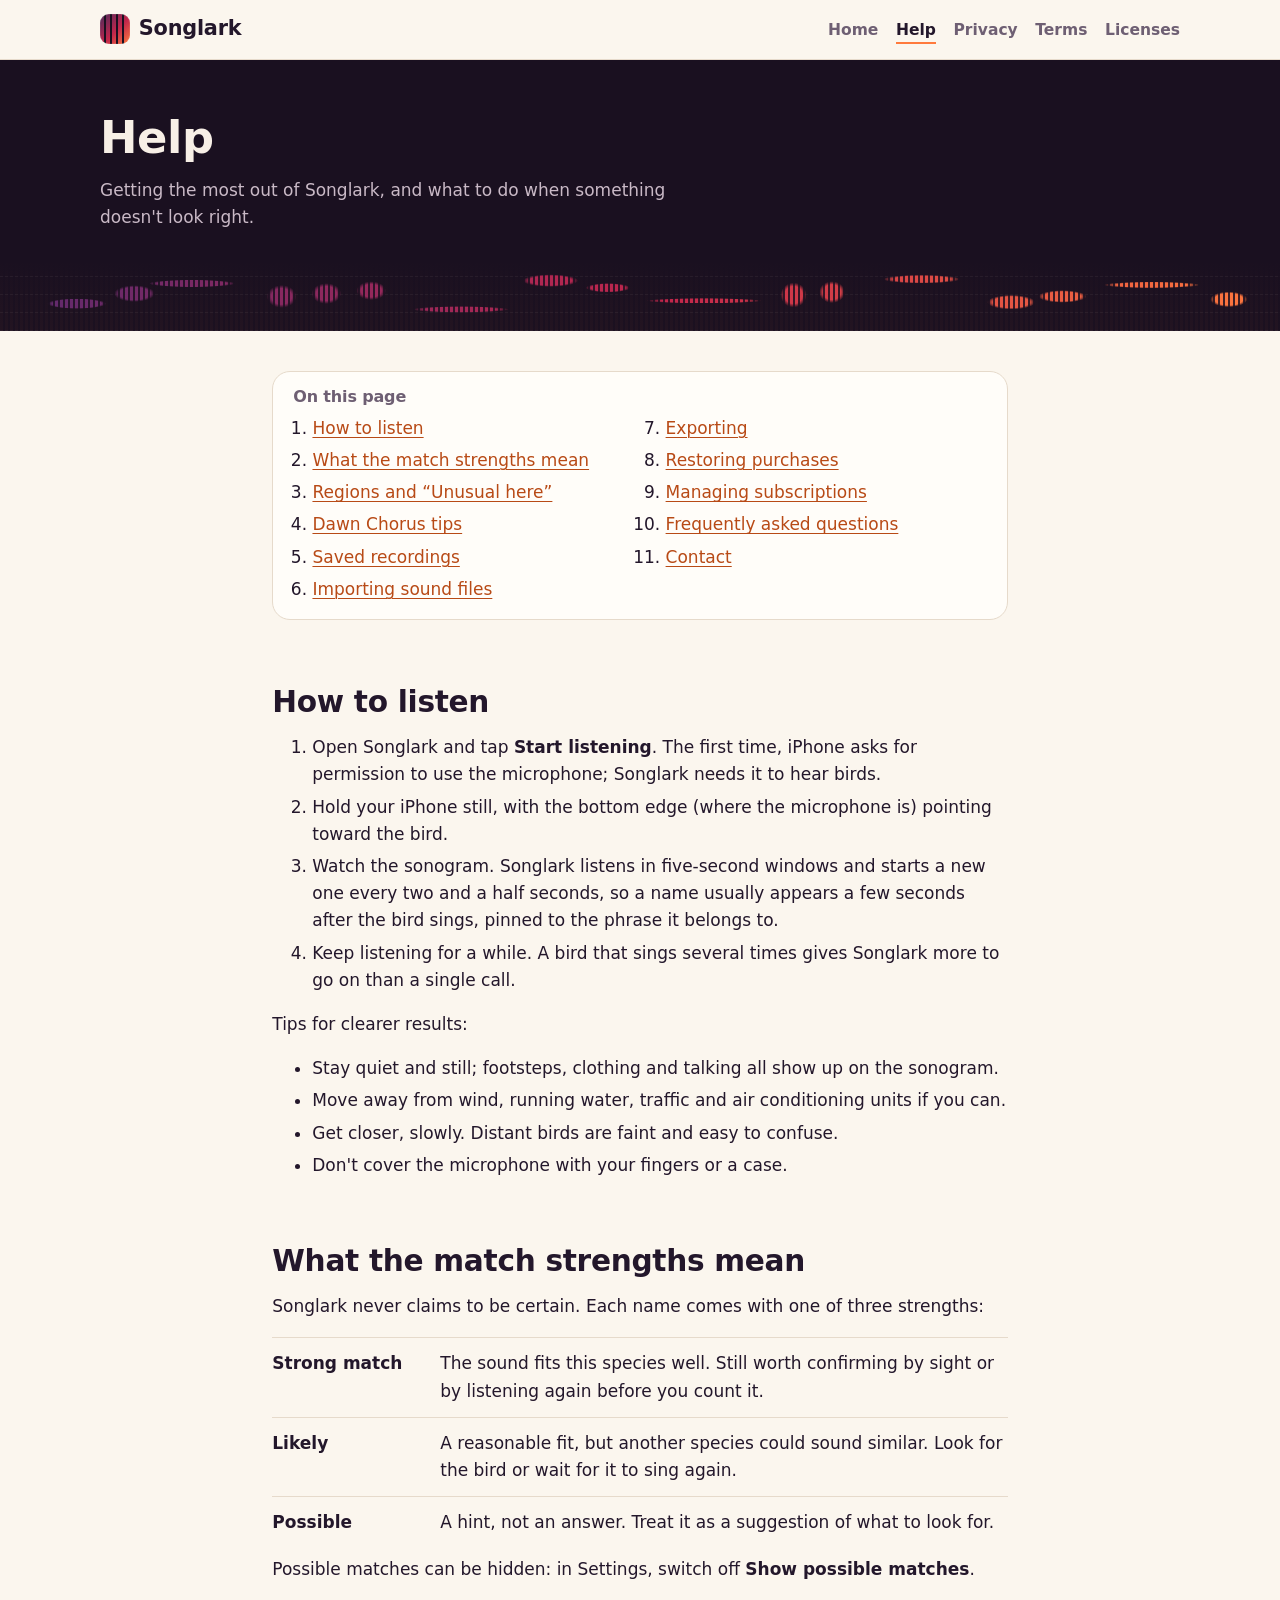
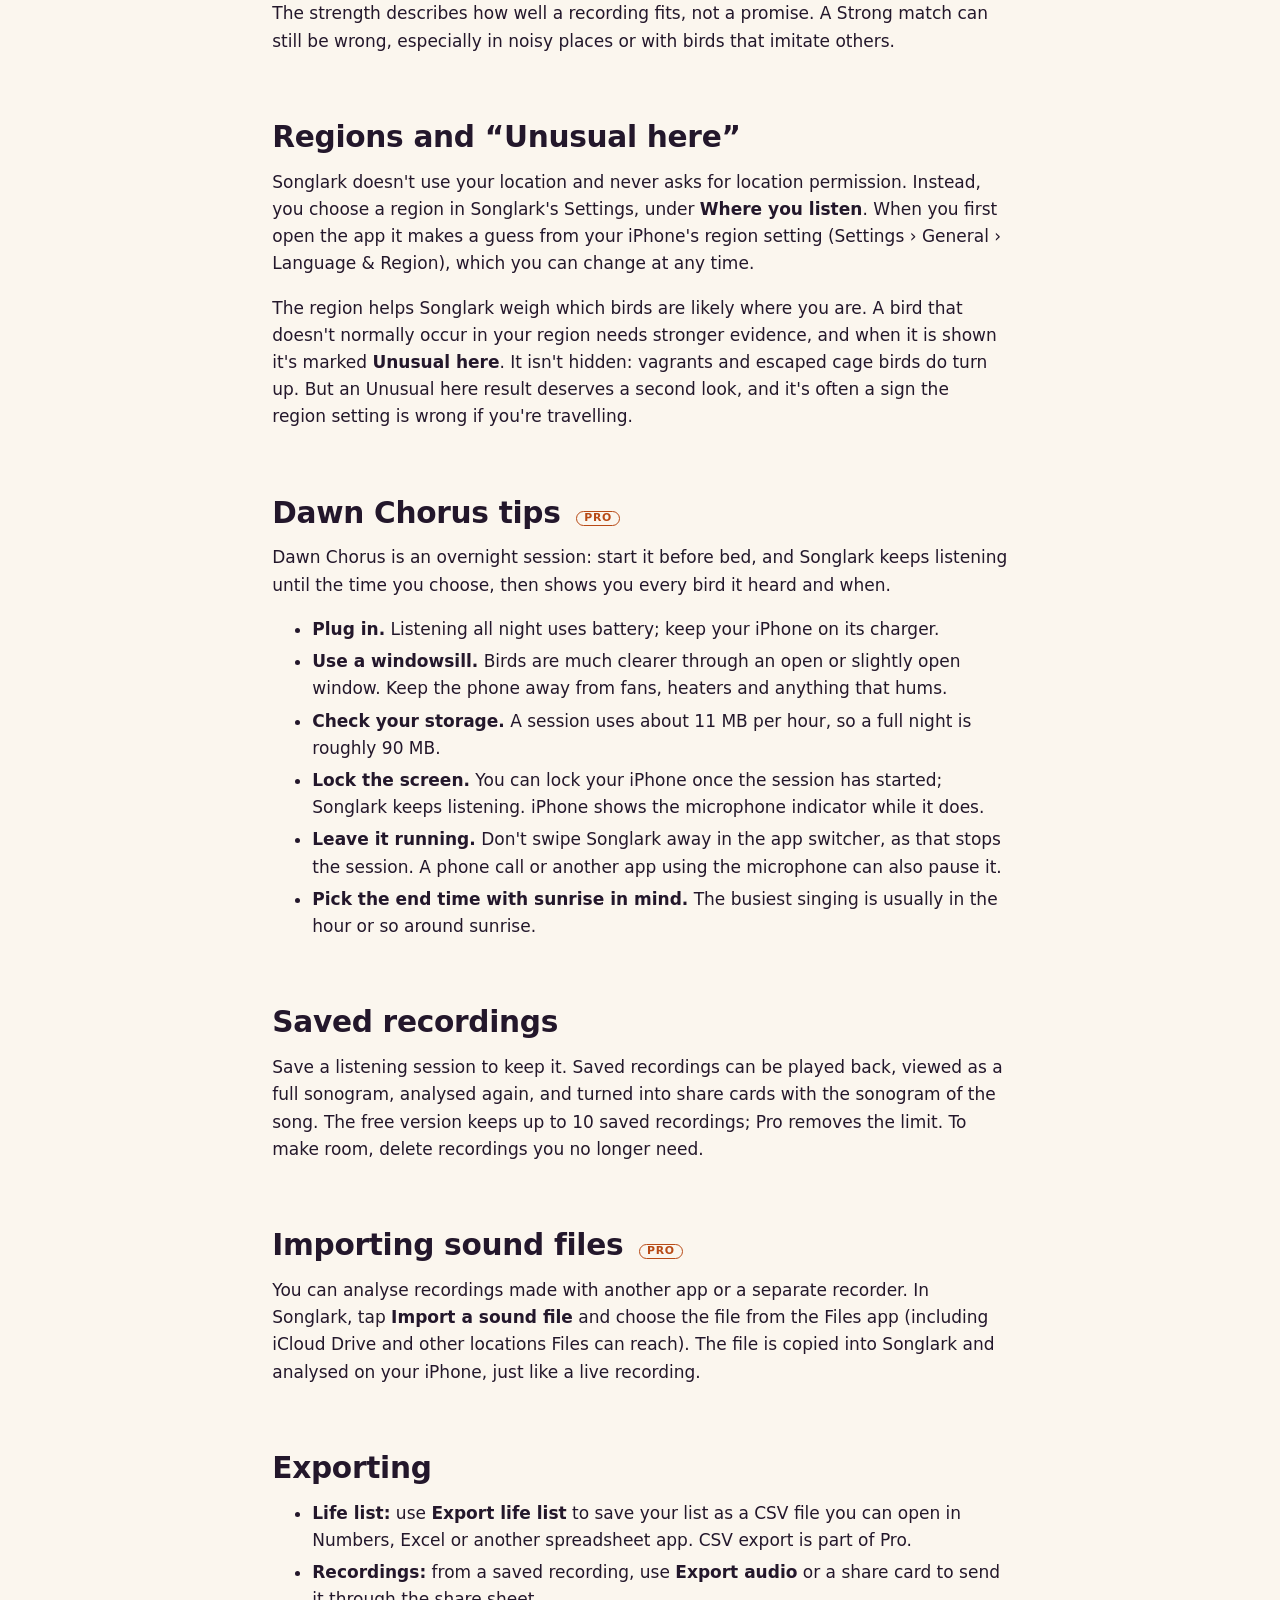
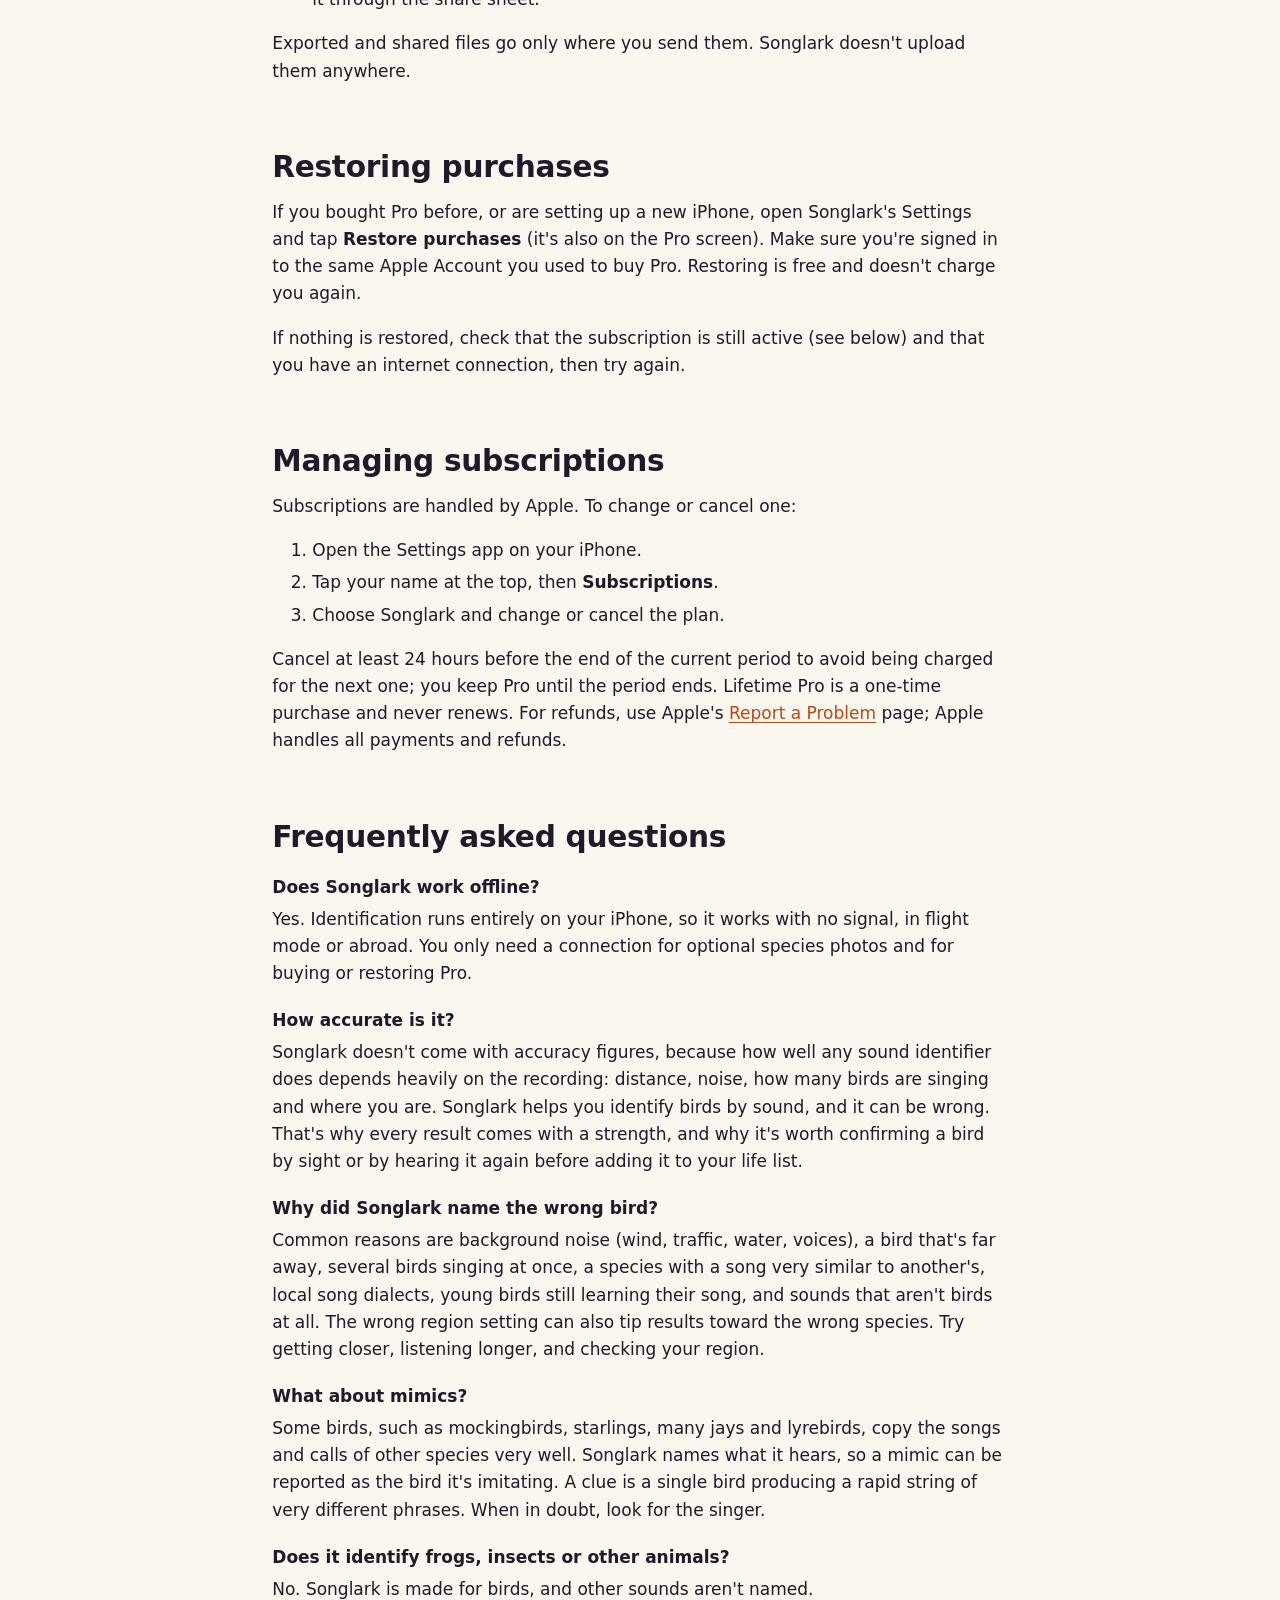
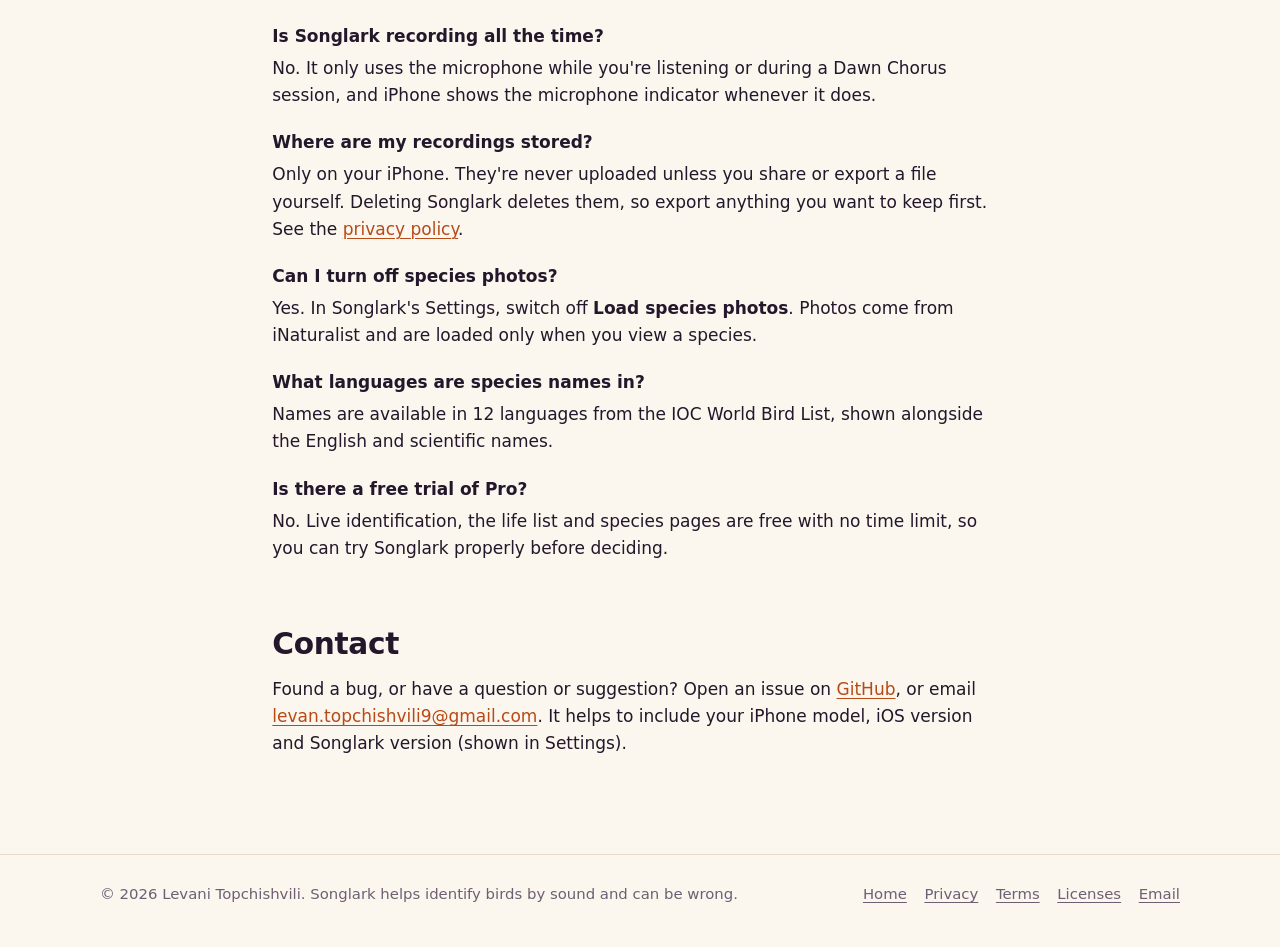
==== docs/help.html @ bebf817d "Songlark support, privacy, terms and licenses site" ====
<!doctype html>
<html lang="en">
<head>
<meta charset="utf-8">
<meta name="viewport" content="width=device-width, initial-scale=1">
<title>Help · Songlark</title>
<meta name="description" content="How to use Songlark: listening, match strengths, regions, Dawn Chorus, importing, exporting, purchases and frequently asked questions.">
<meta name="theme-color" content="#1A1020">
<link rel="icon" href="data:image/svg+xml,%3Csvg xmlns='http://www.w3.org/2000/svg' viewBox='0 0 32 32'%3E%3Cdefs%3E%3ClinearGradient id='g' x1='0' y1='0' x2='1' y2='1'%3E%3Cstop offset='0' stop-color='%234A2A5C'/%3E%3Cstop offset='.55' stop-color='%23C2264B'/%3E%3Cstop offset='1' stop-color='%23FF7A3D'/%3E%3C/linearGradient%3E%3C/defs%3E%3Crect width='32' height='32' rx='9' fill='url(%23g)'/%3E%3Cg fill='%231A1020'%3E%3Crect x='5' y='0' width='2' height='32'/%3E%3Crect x='11' y='0' width='2' height='32'/%3E%3Crect x='17' y='0' width='2' height='32'/%3E%3Crect x='23' y='0' width='2' height='32'/%3E%3C/g%3E%3C/svg%3E">
<link rel="stylesheet" href="style.css">
</head>
<body>
<a class="skip" href="#main">Skip to content</a>
<header class="site-header">
  <div class="wrap">
    <a class="wordmark" href="./"><span class="glyph" aria-hidden="true"></span>Songlark</a>
    <nav class="site-nav" aria-label="Main">
      <ul>
        <li><a href="./">Home</a></li>
        <li><a href="help.html" aria-current="page">Help</a></li>
        <li><a href="privacy.html">Privacy</a></li>
        <li><a href="terms.html">Terms</a></li>
        <li><a href="licenses.html">Licenses</a></li>
      </ul>
    </nav>
  </div>
</header>

<div class="hero page-hero">
  <div class="wrap">
    <h1>Help</h1>
    <p>Getting the most out of Songlark, and what to do when something doesn't look right.</p>
  </div>
  <div class="sonogram" aria-hidden="true"><div class="ink"></div></div>
</div>

<main id="main">
  <div class="wrap prose">
    <nav class="toc" aria-labelledby="toc-title">
      <h2 id="toc-title">On this page</h2>
      <ol>
        <li><a href="#listen">How to listen</a></li>
        <li><a href="#strengths">What the match strengths mean</a></li>
        <li><a href="#regions">Regions and “Unusual here”</a></li>
        <li><a href="#dawn-chorus">Dawn Chorus tips</a></li>
        <li><a href="#recordings">Saved recordings</a></li>
        <li><a href="#import">Importing sound files</a></li>
        <li><a href="#export">Exporting</a></li>
        <li><a href="#restore">Restoring purchases</a></li>
        <li><a href="#subscriptions">Managing subscriptions</a></li>
        <li><a href="#faq">Frequently asked questions</a></li>
        <li><a href="#contact">Contact</a></li>
      </ol>
    </nav>

    <h2 id="listen">How to listen</h2>
    <ol>
      <li>Open Songlark and tap <strong>Start listening</strong>. The first time, iPhone asks for permission to use the microphone; Songlark needs it to hear birds.</li>
      <li>Hold your iPhone still, with the bottom edge (where the microphone is) pointing toward the bird.</li>
      <li>Watch the sonogram. Songlark listens in five-second windows and starts a new one every two and a half seconds, so a name usually appears a few seconds after the bird sings, pinned to the phrase it belongs to.</li>
      <li>Keep listening for a while. A bird that sings several times gives Songlark more to go on than a single call.</li>
    </ol>
    <p>Tips for clearer results:</p>
    <ul>
      <li>Stay quiet and still; footsteps, clothing and talking all show up on the sonogram.</li>
      <li>Move away from wind, running water, traffic and air conditioning units if you can.</li>
      <li>Get closer, slowly. Distant birds are faint and easy to confuse.</li>
      <li>Don't cover the microphone with your fingers or a case.</li>
    </ul>

    <h2 id="strengths">What the match strengths mean</h2>
    <p>Songlark never claims to be certain. Each name comes with one of three strengths:</p>
    <ul class="tiers">
      <li><strong>Strong match</strong><span>The sound fits this species well. Still worth confirming by sight or by listening again before you count it.</span></li>
      <li><strong>Likely</strong><span>A reasonable fit, but another species could sound similar. Look for the bird or wait for it to sing again.</span></li>
      <li><strong>Possible</strong><span>A hint, not an answer. Treat it as a suggestion of what to look for.</span></li>
    </ul>
    <p>Possible matches can be hidden: in Settings, switch off <strong>Show possible matches</strong>.</p>
    <p>The strength describes how well a recording fits, not a promise. A Strong match can still be wrong, especially in noisy places or with birds that imitate others.</p>

    <h2 id="regions">Regions and “Unusual here”</h2>
    <p>Songlark doesn't use your location and never asks for location permission. Instead, you choose a region in Songlark's Settings, under <strong>Where you listen</strong>. When you first open the app it makes a guess from your iPhone's region setting (Settings › General › Language &amp; Region), which you can change at any time.</p>
    <p>The region helps Songlark weigh which birds are likely where you are. A bird that doesn't normally occur in your region needs stronger evidence, and when it is shown it's marked <strong>Unusual here</strong>. It isn't hidden: vagrants and escaped cage birds do turn up. But an Unusual here result deserves a second look, and it's often a sign the region setting is wrong if you're travelling.</p>

    <h2 id="dawn-chorus">Dawn Chorus tips <span class="tag">Pro</span></h2>
    <p>Dawn Chorus is an overnight session: start it before bed, and Songlark keeps listening until the time you choose, then shows you every bird it heard and when.</p>
    <ul>
      <li><strong>Plug in.</strong> Listening all night uses battery; keep your iPhone on its charger.</li>
      <li><strong>Use a windowsill.</strong> Birds are much clearer through an open or slightly open window. Keep the phone away from fans, heaters and anything that hums.</li>
      <li><strong>Check your storage.</strong> A session uses about 11 MB per hour, so a full night is roughly 90 MB.</li>
      <li><strong>Lock the screen.</strong> You can lock your iPhone once the session has started; Songlark keeps listening. iPhone shows the microphone indicator while it does.</li>
      <li><strong>Leave it running.</strong> Don't swipe Songlark away in the app switcher, as that stops the session. A phone call or another app using the microphone can also pause it.</li>
      <li><strong>Pick the end time with sunrise in mind.</strong> The busiest singing is usually in the hour or so around sunrise.</li>
    </ul>

    <h2 id="recordings">Saved recordings</h2>
    <p>Save a listening session to keep it. Saved recordings can be played back, viewed as a full sonogram, analysed again, and turned into share cards with the sonogram of the song. The free version keeps up to 10 saved recordings; Pro removes the limit. To make room, delete recordings you no longer need.</p>

    <h2 id="import">Importing sound files <span class="tag">Pro</span></h2>
    <p>You can analyse recordings made with another app or a separate recorder. In Songlark, tap <strong>Import a sound file</strong> and choose the file from the Files app (including iCloud Drive and other locations Files can reach). The file is copied into Songlark and analysed on your iPhone, just like a live recording.</p>

    <h2 id="export">Exporting</h2>
    <ul>
      <li><strong>Life list:</strong> use <strong>Export life list</strong> to save your list as a CSV file you can open in Numbers, Excel or another spreadsheet app. CSV export is part of Pro.</li>
      <li><strong>Recordings:</strong> from a saved recording, use <strong>Export audio</strong> or a share card to send it through the share sheet.</li>
    </ul>
    <p>Exported and shared files go only where you send them. Songlark doesn't upload them anywhere.</p>

    <h2 id="restore">Restoring purchases</h2>
    <p>If you bought Pro before, or are setting up a new iPhone, open Songlark's Settings and tap <strong>Restore purchases</strong> (it's also on the Pro screen). Make sure you're signed in to the same Apple Account you used to buy Pro. Restoring is free and doesn't charge you again.</p>
    <p>If nothing is restored, check that the subscription is still active (see below) and that you have an internet connection, then try again.</p>

    <h2 id="subscriptions">Managing subscriptions</h2>
    <p>Subscriptions are handled by Apple. To change or cancel one:</p>
    <ol>
      <li>Open the Settings app on your iPhone.</li>
      <li>Tap your name at the top, then <strong>Subscriptions</strong>.</li>
      <li>Choose Songlark and change or cancel the plan.</li>
    </ol>
    <p>Cancel at least 24 hours before the end of the current period to avoid being charged for the next one; you keep Pro until the period ends. Lifetime Pro is a one-time purchase and never renews. For refunds, use Apple's <a href="https://reportaproblem.apple.com/">Report a Problem</a> page; Apple handles all payments and refunds.</p>

    <h2 id="faq">Frequently asked questions</h2>
    <dl class="faq">
      <dt>Does Songlark work offline?</dt>
      <dd>Yes. Identification runs entirely on your iPhone, so it works with no signal, in flight mode or abroad. You only need a connection for optional species photos and for buying or restoring Pro.</dd>

      <dt>How accurate is it?</dt>
      <dd>Songlark doesn't come with accuracy figures, because how well any sound identifier does depends heavily on the recording: distance, noise, how many birds are singing and where you are. Songlark helps you identify birds by sound, and it can be wrong. That's why every result comes with a strength, and why it's worth confirming a bird by sight or by hearing it again before adding it to your life list.</dd>

      <dt>Why did Songlark name the wrong bird?</dt>
      <dd>Common reasons are background noise (wind, traffic, water, voices), a bird that's far away, several birds singing at once, a species with a song very similar to another's, local song dialects, young birds still learning their song, and sounds that aren't birds at all. The wrong region setting can also tip results toward the wrong species. Try getting closer, listening longer, and checking your region.</dd>

      <dt>What about mimics?</dt>
      <dd>Some birds, such as mockingbirds, starlings, many jays and lyrebirds, copy the songs and calls of other species very well. Songlark names what it hears, so a mimic can be reported as the bird it's imitating. A clue is a single bird producing a rapid string of very different phrases. When in doubt, look for the singer.</dd>

      <dt>Does it identify frogs, insects or other animals?</dt>
      <dd>No. Songlark is made for birds, and other sounds aren't named.</dd>

      <dt>Is Songlark recording all the time?</dt>
      <dd>No. It only uses the microphone while you're listening or during a Dawn Chorus session, and iPhone shows the microphone indicator whenever it does.</dd>

      <dt>Where are my recordings stored?</dt>
      <dd>Only on your iPhone. They're never uploaded unless you share or export a file yourself. Deleting Songlark deletes them, so export anything you want to keep first. See the <a href="privacy.html">privacy policy</a>.</dd>

      <dt>Can I turn off species photos?</dt>
      <dd>Yes. In Songlark's Settings, switch off <strong>Load species photos</strong>. Photos come from iNaturalist and are loaded only when you view a species.</dd>

      <dt>What languages are species names in?</dt>
      <dd>Names are available in 12 languages from the IOC World Bird List, shown alongside the English and scientific names.</dd>

      <dt>Is there a free trial of Pro?</dt>
      <dd>No. Live identification, the life list and species pages are free with no time limit, so you can try Songlark properly before deciding.</dd>
    </dl>

    <h2 id="contact">Contact</h2>
    <p>Found a bug, or have a question or suggestion? Open an issue on <a href="https://github.com/Levan2002/songlark/issues">GitHub</a>, or email <a href="mailto:levan.topchishvili9@gmail.com">levan.topchishvili9@gmail.com</a>. It helps to include your iPhone model, iOS version and Songlark version (shown in Settings).</p>
  </div>
</main>

<footer class="site-footer">
  <div class="wrap">
    <p>&copy; 2026 Levani Topchishvili. Songlark helps identify birds by sound and can be wrong.</p>
    <ul>
      <li><a href="./">Home</a></li>
      <li><a href="privacy.html">Privacy</a></li>
      <li><a href="terms.html">Terms</a></li>
      <li><a href="licenses.html">Licenses</a></li>
      <li><a href="mailto:levan.topchishvili9@gmail.com">Email</a></li>
    </ul>
  </div>
</footer>
</body>
</html>
---- docs/style.css ----
/* Songlark site. One stylesheet, no external fonts or scripts. */

:root {
  --paper: #FBF6EE;
  --paper-2: #F4ECDF;
  --ink: #23172B;
  --ink-2: #6E5F73;
  --rule: #E6DACB;
  --accent: #FF7A3D;
  --link: #B84A16;
  --link-hover: #8F3810;
  --stage: #1A1020;
  --stage-ink: #F7EFE6;
  --stage-ink-2: #C9B9C6;
  --crimson: #C2264B;
  --aubergine: #4A2A5C;
  --card: #FFFDF9;
  --focus: #B84A16;
  --radius: 18px;
  --measure: 68ch;
  --font-round: ui-rounded, "SF Pro Rounded", "SF Compact Rounded", system-ui, -apple-system, "Segoe UI", Roboto, "Helvetica Neue", Arial, sans-serif;
  --font-body: system-ui, -apple-system, BlinkMacSystemFont, "Segoe UI", Roboto, "Helvetica Neue", Arial, sans-serif;
  color-scheme: light dark;
}

@media (prefers-color-scheme: dark) {
  :root {
    --paper: #150D1A;
    --paper-2: #1E1424;
    --ink: #F7EFE6;
    --ink-2: #BFAFBF;
    --rule: #33243B;
    --link: #FF9A66;
    --link-hover: #FFB98F;
    --card: #1C1222;
    --focus: #FF9A66;
  }
}

*, *::before, *::after { box-sizing: border-box; }

html { -webkit-text-size-adjust: 100%; text-size-adjust: 100%; }

body {
  margin: 0;
  background: var(--paper);
  color: var(--ink);
  font-family: var(--font-body);
  font-size: 1.0625rem;
  line-height: 1.6;
  -webkit-font-smoothing: antialiased;
}

h1, h2, h3, .wordmark {
  font-family: var(--font-round);
  font-weight: 800;
  line-height: 1.15;
  letter-spacing: -0.01em;
  text-wrap: balance;
}
h1 { font-size: clamp(2.1rem, 5.5vw, 3.4rem); margin: 0 0 0.4em; }
h2 { font-size: clamp(1.45rem, 3vw, 1.85rem); margin: 2.2em 0 0.5em; }
h3 { font-size: 1.15rem; margin: 1.6em 0 0.35em; }
p, ul, ol, dl { margin: 0 0 1em; }
li + li { margin-top: 0.3em; }

a { color: var(--link); text-underline-offset: 0.18em; text-decoration-thickness: 1px; }
a:hover { color: var(--link-hover); text-decoration-thickness: 2px; }
:focus-visible { outline: 3px solid var(--focus); outline-offset: 3px; border-radius: 6px; }

code, kbd { font-family: ui-monospace, "SF Mono", Menlo, Consolas, monospace; font-size: 0.9em; }
strong { font-weight: 700; }

.skip {
  position: absolute; left: 1rem; top: -4rem; z-index: 10;
  background: var(--ink); color: var(--paper); padding: 0.6rem 1rem; border-radius: 10px;
}
.skip:focus { top: 1rem; }

.wrap { width: min(100% - 2rem, 1080px); margin-inline: auto; }
.prose { max-width: var(--measure); }

/* Header */
.site-header { border-bottom: 1px solid var(--rule); background: var(--paper); }
.site-header .wrap {
  display: flex; align-items: center; justify-content: space-between;
  gap: 0.75rem 1.5rem; flex-wrap: wrap; padding-block: 0.9rem;
}
.wordmark {
  display: inline-flex; align-items: center; gap: 0.55rem;
  font-size: 1.3rem; color: var(--ink); text-decoration: none;
}
.wordmark:hover { color: var(--ink); }
.glyph {
  width: 30px; height: 30px; border-radius: 9px; flex: none;
  background:
    linear-gradient(90deg, transparent 0 4px, var(--stage) 4px 6px, transparent 6px 10px, var(--stage) 10px 12px, transparent 12px 16px, var(--stage) 16px 18px, transparent 18px 22px, var(--stage) 22px 24px, transparent 24px),
    linear-gradient(135deg, var(--aubergine), var(--crimson) 55%, var(--accent));
  box-shadow: inset 0 0 0 1px rgb(255 255 255 / 0.08);
}
.site-nav ul { list-style: none; display: flex; flex-wrap: wrap; gap: 0.25rem 1.1rem; margin: 0; padding: 0; }
.site-nav li + li { margin-top: 0; }
.site-nav a { color: var(--ink-2); text-decoration: none; font-weight: 600; font-size: 0.97rem; padding-block: 0.3rem; }
.site-nav a:hover { color: var(--ink); }
.site-nav a[aria-current="page"] { color: var(--ink); box-shadow: inset 0 -2px 0 var(--accent); }

/* Hero band */
.hero {
  background: var(--stage);
  color: var(--stage-ink);
  padding-block: clamp(2.5rem, 7vw, 4.5rem) 0;
  overflow: hidden;
}
.hero .lede { font-size: clamp(1.1rem, 2.2vw, 1.3rem); color: var(--stage-ink-2); max-width: 40ch; }
.hero a { color: #FFB08A; }
.hero a:hover { color: #FFD2BB; }
.eyebrow {
  display: inline-block; font-family: var(--font-round); font-weight: 800; font-size: 0.85rem;
  letter-spacing: 0.08em; text-transform: uppercase; color: var(--accent); margin-bottom: 0.9rem;
}
.hero-actions { display: flex; flex-wrap: wrap; gap: 0.75rem; margin: 1.6rem 0 0; align-items: center; }
.btn {
  display: inline-flex; align-items: center; justify-content: center; min-height: 44px;
  padding: 0.6rem 1.2rem; border-radius: 999px; font-family: var(--font-round); font-weight: 800;
  text-decoration: none; font-size: 1rem;
}
.hero .btn-primary { background: var(--accent); color: var(--stage); }
.hero .btn-primary:hover { background: #FF935F; color: var(--stage); }
.hero .btn-ghost { color: var(--stage-ink); box-shadow: inset 0 0 0 1.5px rgb(247 239 230 / 0.35); }
.hero .btn-ghost:hover { color: var(--stage-ink); box-shadow: inset 0 0 0 1.5px rgb(247 239 230 / 0.75); }
.hero .note { color: var(--stage-ink-2); font-size: 0.95rem; margin: 1rem 0 0; }

.page-hero { padding-block: clamp(2rem, 5vw, 3.25rem) 0; }
.page-hero h1 { font-size: clamp(1.9rem, 4.5vw, 2.8rem); margin-bottom: 0.3em; }
.page-hero p { color: var(--stage-ink-2); margin: 0; max-width: 56ch; }

/* The sonogram stripe: colour runs aubergine to crimson to apricot; syllable shapes
   are a mask, and thin dark gaps on top turn them into time slices. */
.sonogram {
  position: relative;
  height: clamp(120px, 18vw, 170px);
  margin-top: clamp(2rem, 5vw, 3rem);
  isolation: isolate;
}
.page-hero .sonogram { height: 72px; margin-top: 1.75rem; }
.sonogram::before {
  content: ""; position: absolute; inset: 0; z-index: -2;
  background:
    repeating-linear-gradient(0deg, rgb(247 239 230 / 0.05) 0 1px, transparent 1px 25%),
    linear-gradient(180deg, transparent, rgb(255 122 61 / 0.04));
}
.sonogram .ink {
  position: absolute; inset: 0; z-index: -1;
  background: linear-gradient(90deg, #5B2A6E 0%, var(--crimson) 52%, var(--accent) 100%);
  -webkit-mask-image:
    radial-gradient(ellipse 3.2% 10% at 6% 62%, #000 60%, transparent 72%),
    radial-gradient(ellipse 2.2% 16% at 10.5% 48%, #000 55%, transparent 72%),
    radial-gradient(ellipse 4.5% 7% at 15% 34%, #000 60%, transparent 75%),
    radial-gradient(ellipse 1.6% 22% at 22% 52%, #000 50%, transparent 72%),
    radial-gradient(ellipse 1.6% 20% at 25.5% 48%, #000 50%, transparent 72%),
    radial-gradient(ellipse 1.6% 18% at 29% 44%, #000 50%, transparent 72%),
    radial-gradient(ellipse 5% 6% at 36% 70%, #000 55%, transparent 75%),
    radial-gradient(ellipse 3% 12% at 43% 30%, #000 55%, transparent 72%),
    radial-gradient(ellipse 2.4% 9% at 47.5% 40%, #000 55%, transparent 72%),
    radial-gradient(ellipse 6% 5% at 55% 58%, #000 55%, transparent 75%),
    radial-gradient(ellipse 1.4% 24% at 62% 50%, #000 50%, transparent 72%),
    radial-gradient(ellipse 1.4% 21% at 65% 46%, #000 50%, transparent 72%),
    radial-gradient(ellipse 4% 8% at 72% 28%, #000 55%, transparent 75%),
    radial-gradient(ellipse 2.6% 14% at 79% 60%, #000 55%, transparent 72%),
    radial-gradient(ellipse 2.6% 12% at 83% 52%, #000 55%, transparent 72%),
    radial-gradient(ellipse 5% 6% at 90% 36%, #000 55%, transparent 75%),
    radial-gradient(ellipse 2% 15% at 96% 56%, #000 55%, transparent 72%);
          mask-image:
    radial-gradient(ellipse 3.2% 10% at 6% 62%, #000 60%, transparent 72%),
    radial-gradient(ellipse 2.2% 16% at 10.5% 48%, #000 55%, transparent 72%),
    radial-gradient(ellipse 4.5% 7% at 15% 34%, #000 60%, transparent 75%),
    radial-gradient(ellipse 1.6% 22% at 22% 52%, #000 50%, transparent 72%),
    radial-gradient(ellipse 1.6% 20% at 25.5% 48%, #000 50%, transparent 72%),
    radial-gradient(ellipse 1.6% 18% at 29% 44%, #000 50%, transparent 72%),
    radial-gradient(ellipse 5% 6% at 36% 70%, #000 55%, transparent 75%),
    radial-gradient(ellipse 3% 12% at 43% 30%, #000 55%, transparent 72%),
    radial-gradient(ellipse 2.4% 9% at 47.5% 40%, #000 55%, transparent 72%),
    radial-gradient(ellipse 6% 5% at 55% 58%, #000 55%, transparent 75%),
    radial-gradient(ellipse 1.4% 24% at 62% 50%, #000 50%, transparent 72%),
    radial-gradient(ellipse 1.4% 21% at 65% 46%, #000 50%, transparent 72%),
    radial-gradient(ellipse 4% 8% at 72% 28%, #000 55%, transparent 75%),
    radial-gradient(ellipse 2.6% 14% at 79% 60%, #000 55%, transparent 72%),
    radial-gradient(ellipse 2.6% 12% at 83% 52%, #000 55%, transparent 72%),
    radial-gradient(ellipse 5% 6% at 90% 36%, #000 55%, transparent 75%),
    radial-gradient(ellipse 2% 15% at 96% 56%, #000 55%, transparent 72%);
}
.sonogram::after {
  content: ""; position: absolute; inset: 0;
  background: repeating-linear-gradient(90deg, transparent 0 3px, var(--stage) 3px 5px);
  opacity: 0.85;
}
.sonogram .live {
  position: absolute; top: 8%; bottom: 8%; right: 0; width: 2px; z-index: 2;
  background: var(--stage-ink); opacity: 0.55; border-radius: 2px;
}
.sonogram .pin {
  position: absolute; z-index: 3; transform: translateX(-50%);
  font-family: var(--font-round); font-weight: 800; font-size: 0.8rem; white-space: nowrap;
  color: var(--stage); background: var(--stage-ink); padding: 0.2rem 0.6rem; border-radius: 999px;
  box-shadow: 0 4px 14px rgb(0 0 0 / 0.35);
}
.sonogram .pin::after {
  content: ""; position: absolute; left: 50%; top: 100%; width: 1.5px; height: 14px;
  background: var(--stage-ink); opacity: 0.6;
}
.sonogram .pin small { font-weight: 700; color: var(--ink-2); margin-left: 0.35rem; font-size: 0.72rem; }
@media (prefers-color-scheme: dark) { .sonogram .pin small { color: #6E5F73; } }
.pin-a { left: 24%; top: 4%; }
.pin-b { left: 64%; top: 4%; }
@media (max-width: 560px) { .pin-b { display: none; } .pin-a { left: 30%; } }

/* Main content */
main { padding-block: clamp(1.5rem, 4vw, 2.5rem) clamp(3rem, 7vw, 5rem); }
main > .wrap > :first-child, .prose > :first-child { margin-top: 0; }

.muted { color: var(--ink-2); }
.meta { color: var(--ink-2); font-size: 0.95rem; }

.features {
  list-style: none; padding: 0; margin: 1.25rem 0 0;
  display: grid; grid-template-columns: repeat(auto-fill, minmax(min(100%, 290px), 1fr)); gap: 1rem;
}
.features li {
  margin: 0; background: var(--card); border: 1px solid var(--rule); border-radius: var(--radius);
  padding: 1.15rem 1.25rem 1.2rem;
}
.features h3 { margin: 0 0 0.35rem; font-size: 1.08rem; }
.features p { margin: 0; color: var(--ink-2); font-size: 0.98rem; }
.tag {
  display: inline-block; vertical-align: 0.12em; margin-left: 0.35rem;
  font-family: var(--font-round); font-weight: 800; font-size: 0.68rem; letter-spacing: 0.06em;
  text-transform: uppercase; color: var(--link); border: 1.5px solid currentColor;
  border-radius: 999px; padding: 0.02rem 0.45rem;
}

.tiers { display: grid; gap: 0.75rem; margin: 1rem 0 1.25rem; padding: 0; list-style: none; }
.tiers li { margin: 0; display: grid; grid-template-columns: 9.5rem 1fr; gap: 1rem; align-items: baseline;
  border-top: 1px solid var(--rule); padding-top: 0.75rem; }
.tiers strong { font-family: var(--font-round); font-weight: 800; }
@media (max-width: 520px) { .tiers li { grid-template-columns: 1fr; gap: 0.15rem; } }

.plans { display: grid; grid-template-columns: repeat(auto-fit, minmax(min(100%, 220px), 1fr)); gap: 1rem; margin: 1rem 0 1.25rem; }
.plan { background: var(--card); border: 1px solid var(--rule); border-radius: var(--radius); padding: 1.1rem 1.25rem; }
.plan h3 { margin: 0 0 0.5rem; }
.plan ul { padding-left: 1.1rem; margin: 0; color: var(--ink-2); font-size: 0.98rem; }
.price { font-family: var(--font-round); font-weight: 800; font-size: 1.05rem; }

.shots { display: grid; grid-auto-flow: column; grid-auto-columns: min(70%, 240px); gap: 1rem; overflow-x: auto; padding-bottom: 0.5rem; }
.shots img { width: 100%; height: auto; border-radius: 22px; border: 1px solid var(--rule); }
.shots:empty, .shots-section:has(.shots:empty) { display: none; }

.callout {
  background: var(--paper-2); border-left: 4px solid var(--accent); border-radius: 0 12px 12px 0;
  padding: 0.9rem 1.1rem; margin: 1.25rem 0;
}
.callout p:last-child { margin-bottom: 0; }

.toc { background: var(--card); border: 1px solid var(--rule); border-radius: var(--radius); padding: 1rem 1.25rem; margin: 0 0 1.5rem; }
.toc h2 { font-size: 1rem; margin: 0 0 0.5rem; color: var(--ink-2); }
.toc ol { margin: 0; padding-left: 1.2rem; columns: 2 15rem; column-gap: 2rem; }
.toc li { break-inside: avoid; }

.faq dt { font-family: var(--font-round); font-weight: 800; margin-top: 1.25rem; }
.faq dd { margin: 0.3rem 0 0; }

.links-grid { list-style: none; padding: 0; display: grid; grid-template-columns: repeat(auto-fill, minmax(min(100%, 230px), 1fr)); gap: 0.75rem; }
.links-grid li { margin: 0; }
.links-grid a {
  display: block; height: 100%; text-decoration: none; background: var(--card); border: 1px solid var(--rule);
  border-radius: 14px; padding: 0.85rem 1rem; color: var(--ink);
}
.links-grid a:hover { border-color: var(--accent); color: var(--ink); }
.links-grid strong { display: block; font-family: var(--font-round); font-weight: 800; color: var(--link); }
.links-grid span { color: var(--ink-2); font-size: 0.95rem; }

pre.notice {
  white-space: pre-wrap; background: var(--paper-2); border: 1px solid var(--rule); border-radius: 12px;
  padding: 1rem 1.1rem; font-size: 0.88rem; line-height: 1.5; overflow-x: auto;
}

section[id], h2[id], h3[id] { scroll-margin-top: 1rem; }

/* Footer */
.site-footer { border-top: 1px solid var(--rule); padding-block: 1.75rem 2.5rem; color: var(--ink-2); font-size: 0.93rem; }
.site-footer .wrap { display: flex; flex-wrap: wrap; justify-content: space-between; gap: 0.75rem 2rem; }
.site-footer ul { list-style: none; display: flex; flex-wrap: wrap; gap: 0.25rem 1.1rem; margin: 0; padding: 0; }
.site-footer li + li { margin-top: 0; }
.site-footer p { margin: 0; }
.site-footer a { color: var(--ink-2); }
.site-footer a:hover { color: var(--ink); }

@media (prefers-reduced-motion: no-preference) {
  html { scroll-behavior: smooth; }
}
@media print {
  .site-header, .site-footer, .sonogram, .skip { display: none; }
  .hero { background: none; color: #000; }
  body { background: #fff; color: #000; }
}
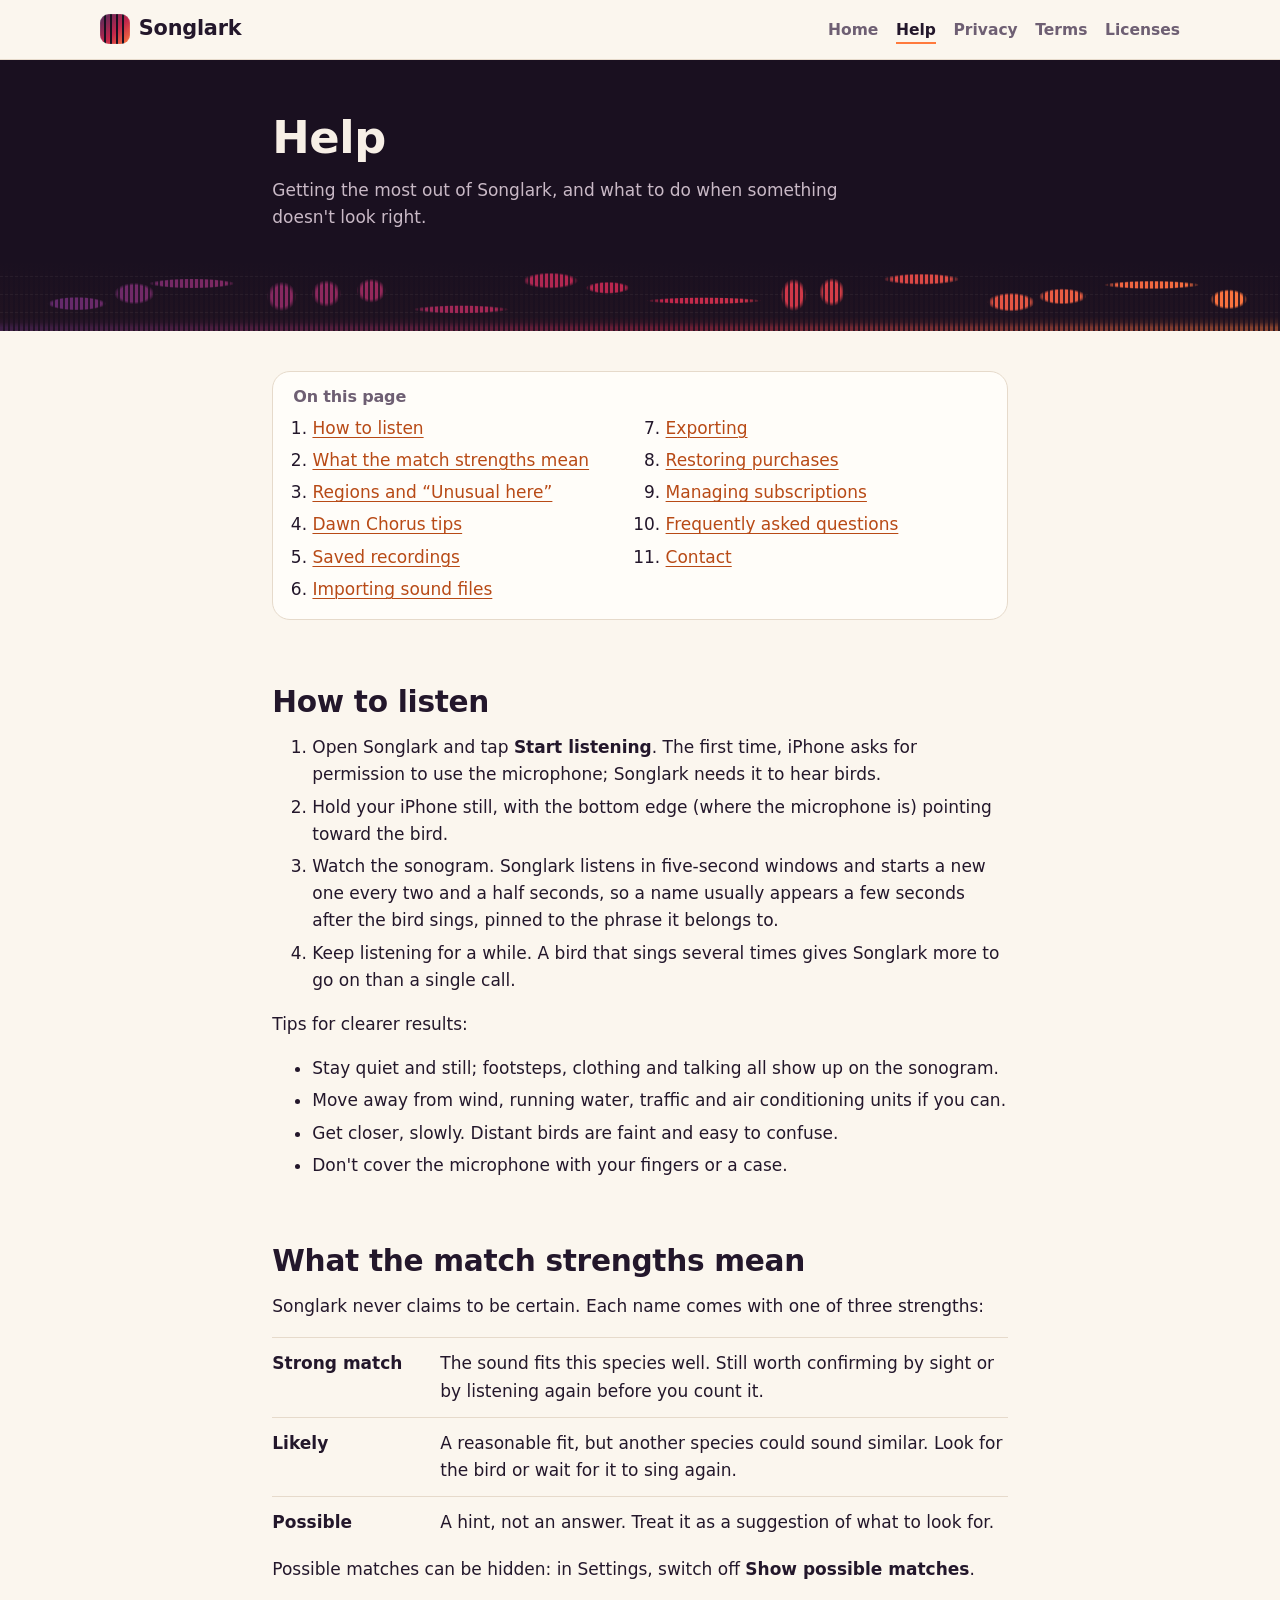
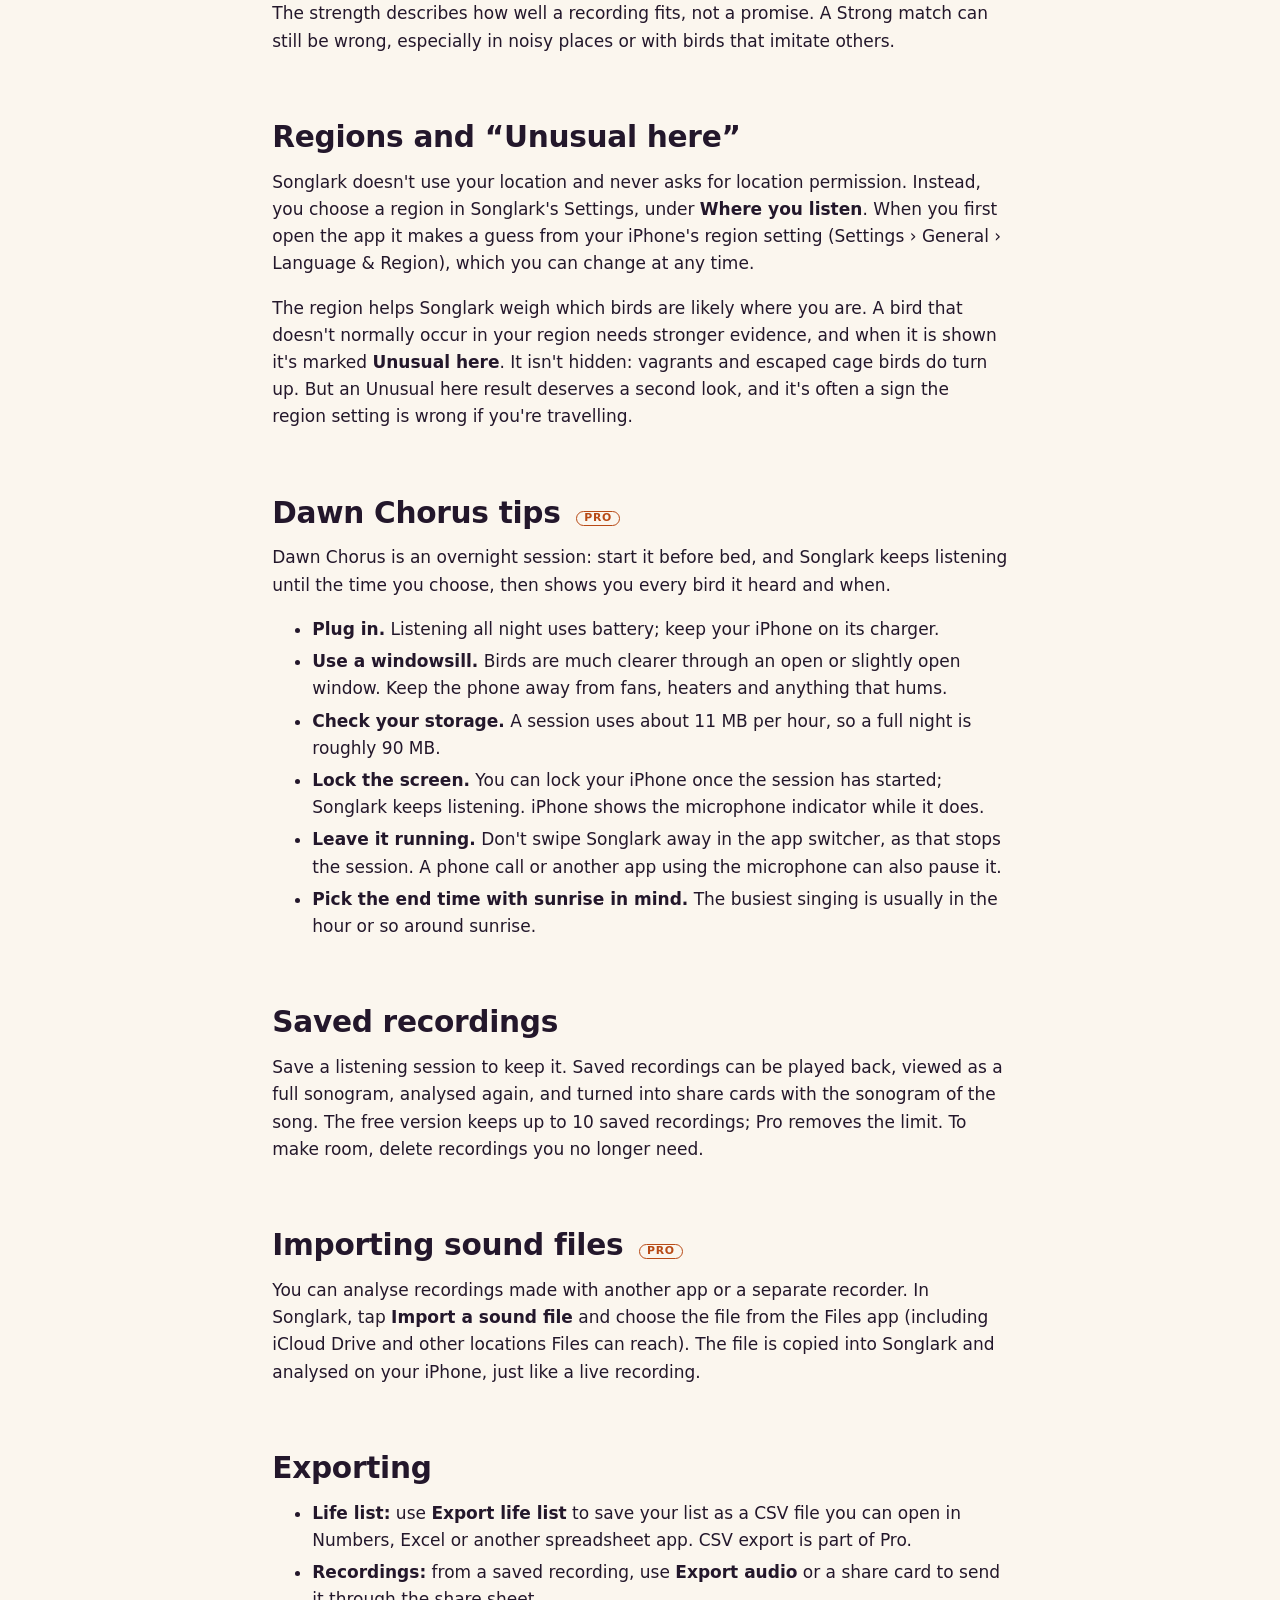
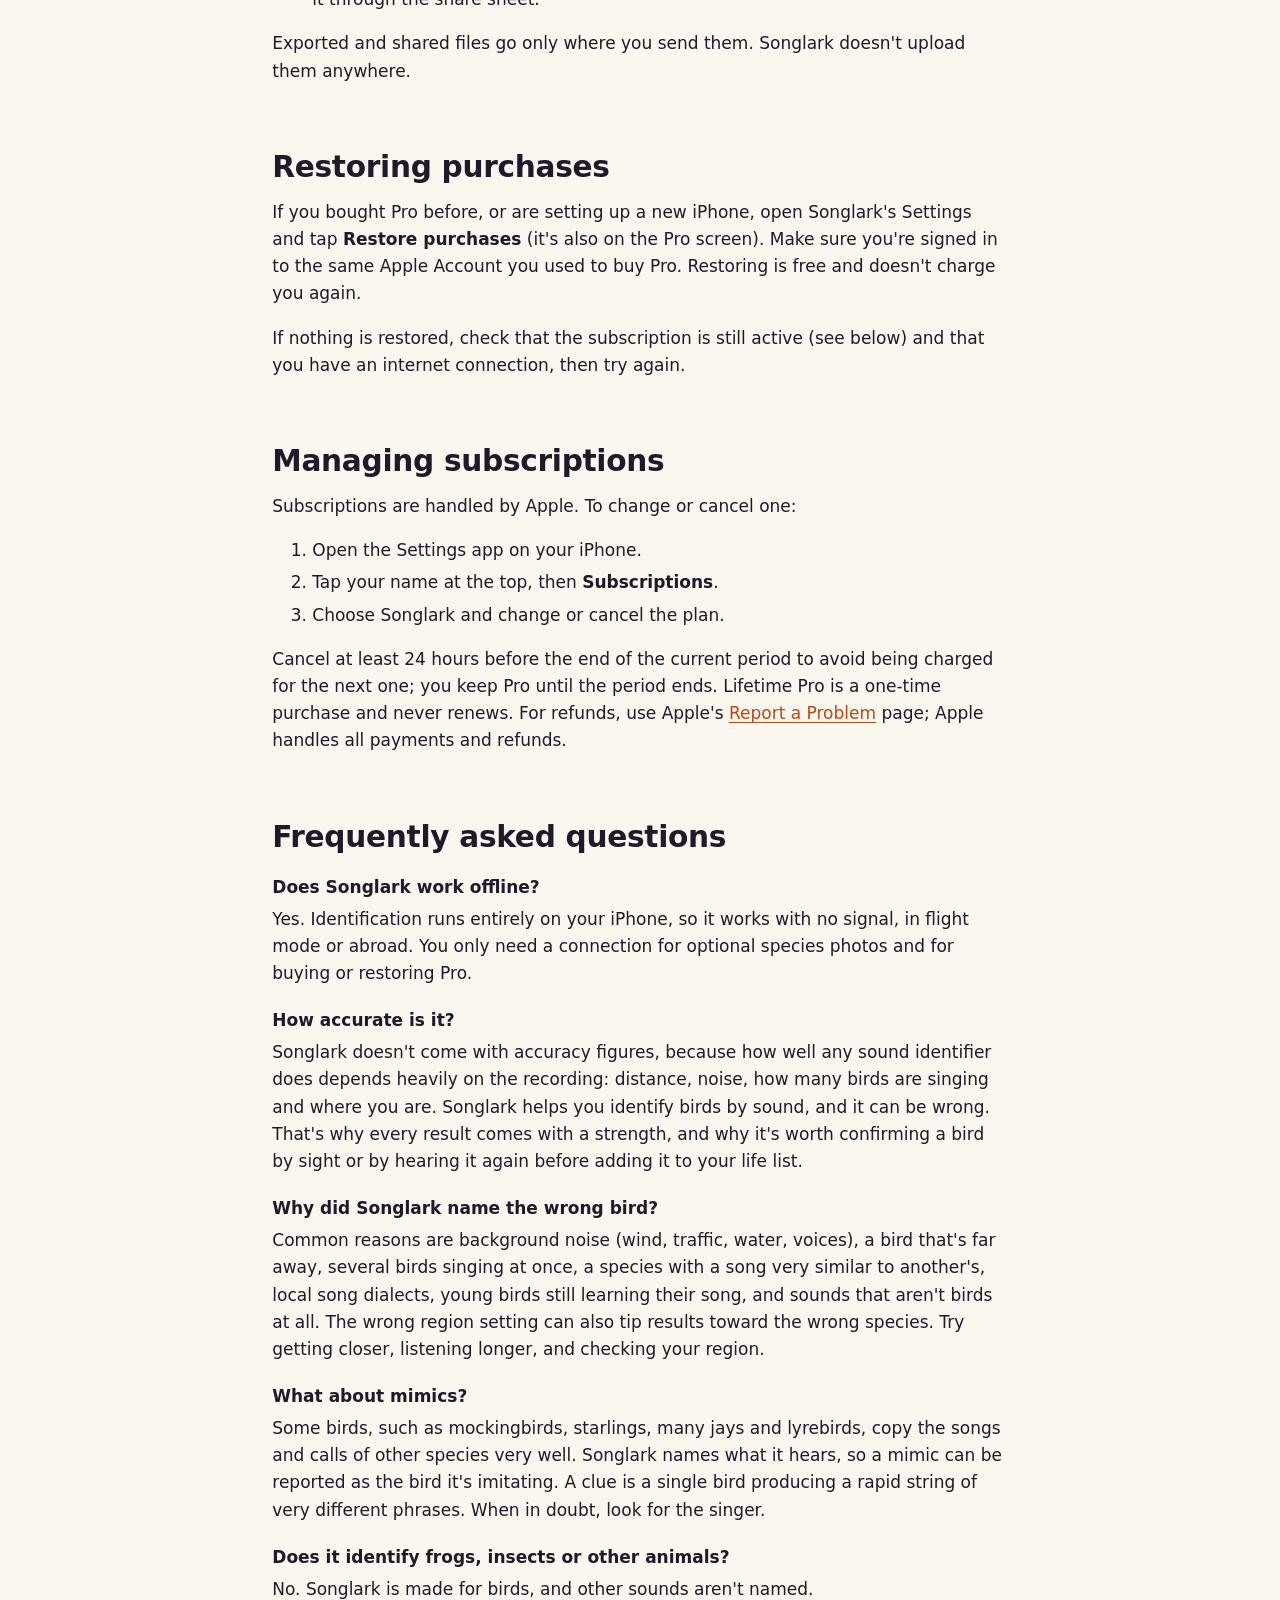
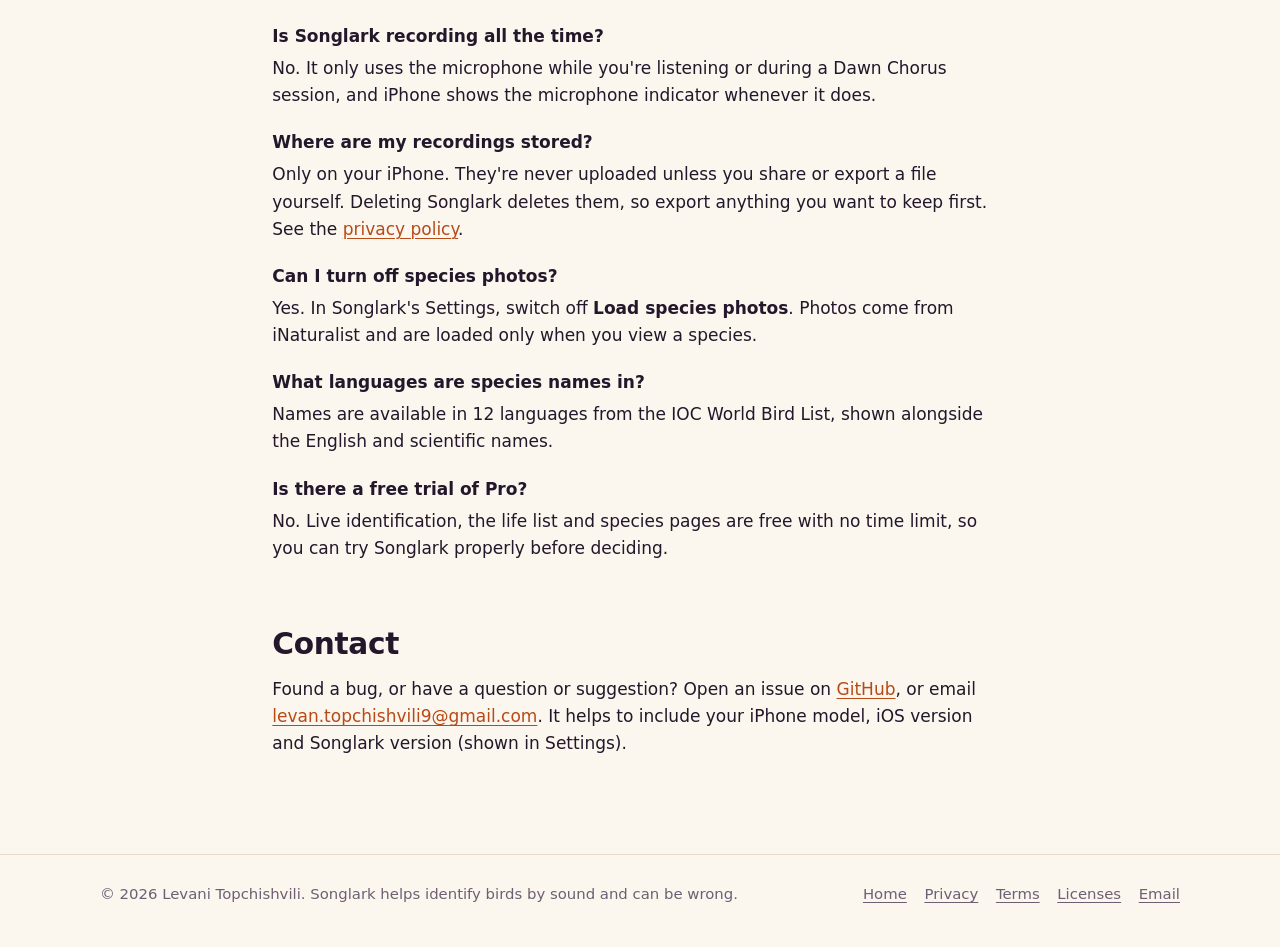
==== commit 75096d06: "Version stylesheet link" ====
--- a/docs/help.html
+++ b/docs/help.html
@@ -7,7 +7,7 @@
 <meta name="description" content="How to use Songlark: listening, match strengths, regions, Dawn Chorus, importing, exporting, purchases and frequently asked questions.">
 <meta name="theme-color" content="#1A1020">
 <link rel="icon" href="data:image/svg+xml,%3Csvg xmlns='http://www.w3.org/2000/svg' viewBox='0 0 32 32'%3E%3Cdefs%3E%3ClinearGradient id='g' x1='0' y1='0' x2='1' y2='1'%3E%3Cstop offset='0' stop-color='%234A2A5C'/%3E%3Cstop offset='.55' stop-color='%23C2264B'/%3E%3Cstop offset='1' stop-color='%23FF7A3D'/%3E%3C/linearGradient%3E%3C/defs%3E%3Crect width='32' height='32' rx='9' fill='url(%23g)'/%3E%3Cg fill='%231A1020'%3E%3Crect x='5' y='0' width='2' height='32'/%3E%3Crect x='11' y='0' width='2' height='32'/%3E%3Crect x='17' y='0' width='2' height='32'/%3E%3Crect x='23' y='0' width='2' height='32'/%3E%3C/g%3E%3C/svg%3E">
-<link rel="stylesheet" href="style.css">
+<link rel="stylesheet" href="style.css?v=4">
 </head>
 <body>
 <a class="skip" href="#main">Skip to content</a>
--- a/docs/style.css
+++ b/docs/style.css
@@ -153,41 +153,43 @@
   position: absolute; inset: 0; z-index: -1;
   background: linear-gradient(90deg, #5B2A6E 0%, var(--crimson) 52%, var(--accent) 100%);
   -webkit-mask-image:
-    radial-gradient(ellipse 3.2% 10% at 6% 62%, #000 60%, transparent 72%),
-    radial-gradient(ellipse 2.2% 16% at 10.5% 48%, #000 55%, transparent 72%),
-    radial-gradient(ellipse 4.5% 7% at 15% 34%, #000 60%, transparent 75%),
-    radial-gradient(ellipse 1.6% 22% at 22% 52%, #000 50%, transparent 72%),
-    radial-gradient(ellipse 1.6% 20% at 25.5% 48%, #000 50%, transparent 72%),
-    radial-gradient(ellipse 1.6% 18% at 29% 44%, #000 50%, transparent 72%),
-    radial-gradient(ellipse 5% 6% at 36% 70%, #000 55%, transparent 75%),
-    radial-gradient(ellipse 3% 12% at 43% 30%, #000 55%, transparent 72%),
-    radial-gradient(ellipse 2.4% 9% at 47.5% 40%, #000 55%, transparent 72%),
-    radial-gradient(ellipse 6% 5% at 55% 58%, #000 55%, transparent 75%),
-    radial-gradient(ellipse 1.4% 24% at 62% 50%, #000 50%, transparent 72%),
-    radial-gradient(ellipse 1.4% 21% at 65% 46%, #000 50%, transparent 72%),
-    radial-gradient(ellipse 4% 8% at 72% 28%, #000 55%, transparent 75%),
-    radial-gradient(ellipse 2.6% 14% at 79% 60%, #000 55%, transparent 72%),
-    radial-gradient(ellipse 2.6% 12% at 83% 52%, #000 55%, transparent 72%),
-    radial-gradient(ellipse 5% 6% at 90% 36%, #000 55%, transparent 75%),
-    radial-gradient(ellipse 2% 15% at 96% 56%, #000 55%, transparent 72%);
+    linear-gradient(to top, rgb(0 0 0 / 0.45) 0 5%, rgb(0 0 0 / 0.12) 12%, transparent 20%),
+    radial-gradient(ellipse 3.2% 13.0% at 6% 62%, #000 60%, transparent 72%),
+    radial-gradient(ellipse 2.2% 20.8% at 10.5% 48%, #000 55%, transparent 72%),
+    radial-gradient(ellipse 4.5% 9.1% at 15% 34%, #000 60%, transparent 75%),
+    radial-gradient(ellipse 1.6% 28.6% at 22% 52%, #000 50%, transparent 72%),
+    radial-gradient(ellipse 1.6% 26.0% at 25.5% 48%, #000 50%, transparent 72%),
+    radial-gradient(ellipse 1.6% 23.4% at 29% 44%, #000 50%, transparent 72%),
+    radial-gradient(ellipse 5% 7.8% at 36% 70%, #000 55%, transparent 75%),
+    radial-gradient(ellipse 3% 15.6% at 43% 30%, #000 55%, transparent 72%),
+    radial-gradient(ellipse 2.4% 11.7% at 47.5% 40%, #000 55%, transparent 72%),
+    radial-gradient(ellipse 6% 6.5% at 55% 58%, #000 55%, transparent 75%),
+    radial-gradient(ellipse 1.4% 31.2% at 62% 50%, #000 50%, transparent 72%),
+    radial-gradient(ellipse 1.4% 27.3% at 65% 46%, #000 50%, transparent 72%),
+    radial-gradient(ellipse 4% 10.4% at 72% 28%, #000 55%, transparent 75%),
+    radial-gradient(ellipse 2.6% 18.2% at 79% 60%, #000 55%, transparent 72%),
+    radial-gradient(ellipse 2.6% 15.6% at 83% 52%, #000 55%, transparent 72%),
+    radial-gradient(ellipse 5% 7.8% at 90% 36%, #000 55%, transparent 75%),
+    radial-gradient(ellipse 2% 19.5% at 96% 56%, #000 55%, transparent 72%);
           mask-image:
-    radial-gradient(ellipse 3.2% 10% at 6% 62%, #000 60%, transparent 72%),
-    radial-gradient(ellipse 2.2% 16% at 10.5% 48%, #000 55%, transparent 72%),
-    radial-gradient(ellipse 4.5% 7% at 15% 34%, #000 60%, transparent 75%),
-    radial-gradient(ellipse 1.6% 22% at 22% 52%, #000 50%, transparent 72%),
-    radial-gradient(ellipse 1.6% 20% at 25.5% 48%, #000 50%, transparent 72%),
-    radial-gradient(ellipse 1.6% 18% at 29% 44%, #000 50%, transparent 72%),
-    radial-gradient(ellipse 5% 6% at 36% 70%, #000 55%, transparent 75%),
-    radial-gradient(ellipse 3% 12% at 43% 30%, #000 55%, transparent 72%),
-    radial-gradient(ellipse 2.4% 9% at 47.5% 40%, #000 55%, transparent 72%),
-    radial-gradient(ellipse 6% 5% at 55% 58%, #000 55%, transparent 75%),
-    radial-gradient(ellipse 1.4% 24% at 62% 50%, #000 50%, transparent 72%),
-    radial-gradient(ellipse 1.4% 21% at 65% 46%, #000 50%, transparent 72%),
-    radial-gradient(ellipse 4% 8% at 72% 28%, #000 55%, transparent 75%),
-    radial-gradient(ellipse 2.6% 14% at 79% 60%, #000 55%, transparent 72%),
-    radial-gradient(ellipse 2.6% 12% at 83% 52%, #000 55%, transparent 72%),
-    radial-gradient(ellipse 5% 6% at 90% 36%, #000 55%, transparent 75%),
-    radial-gradient(ellipse 2% 15% at 96% 56%, #000 55%, transparent 72%);
+    linear-gradient(to top, rgb(0 0 0 / 0.45) 0 5%, rgb(0 0 0 / 0.12) 12%, transparent 20%),
+    radial-gradient(ellipse 3.2% 13.0% at 6% 62%, #000 60%, transparent 72%),
+    radial-gradient(ellipse 2.2% 20.8% at 10.5% 48%, #000 55%, transparent 72%),
+    radial-gradient(ellipse 4.5% 9.1% at 15% 34%, #000 60%, transparent 75%),
+    radial-gradient(ellipse 1.6% 28.6% at 22% 52%, #000 50%, transparent 72%),
+    radial-gradient(ellipse 1.6% 26.0% at 25.5% 48%, #000 50%, transparent 72%),
+    radial-gradient(ellipse 1.6% 23.4% at 29% 44%, #000 50%, transparent 72%),
+    radial-gradient(ellipse 5% 7.8% at 36% 70%, #000 55%, transparent 75%),
+    radial-gradient(ellipse 3% 15.6% at 43% 30%, #000 55%, transparent 72%),
+    radial-gradient(ellipse 2.4% 11.7% at 47.5% 40%, #000 55%, transparent 72%),
+    radial-gradient(ellipse 6% 6.5% at 55% 58%, #000 55%, transparent 75%),
+    radial-gradient(ellipse 1.4% 31.2% at 62% 50%, #000 50%, transparent 72%),
+    radial-gradient(ellipse 1.4% 27.3% at 65% 46%, #000 50%, transparent 72%),
+    radial-gradient(ellipse 4% 10.4% at 72% 28%, #000 55%, transparent 75%),
+    radial-gradient(ellipse 2.6% 18.2% at 79% 60%, #000 55%, transparent 72%),
+    radial-gradient(ellipse 2.6% 15.6% at 83% 52%, #000 55%, transparent 72%),
+    radial-gradient(ellipse 5% 7.8% at 90% 36%, #000 55%, transparent 75%),
+    radial-gradient(ellipse 2% 19.5% at 96% 56%, #000 55%, transparent 72%);
 }
 .sonogram::after {
   content: ""; position: absolute; inset: 0;
@@ -205,14 +207,14 @@
   box-shadow: 0 4px 14px rgb(0 0 0 / 0.35);
 }
 .sonogram .pin::after {
-  content: ""; position: absolute; left: 50%; top: 100%; width: 1.5px; height: 14px;
+  content: ""; position: absolute; left: 50%; top: 100%; width: 1.5px; height: var(--stem, 14px);
   background: var(--stage-ink); opacity: 0.6;
 }
 .sonogram .pin small { font-weight: 700; color: var(--ink-2); margin-left: 0.35rem; font-size: 0.72rem; }
 @media (prefers-color-scheme: dark) { .sonogram .pin small { color: #6E5F73; } }
-.pin-a { left: 24%; top: 4%; }
-.pin-b { left: 64%; top: 4%; }
-@media (max-width: 560px) { .pin-b { display: none; } .pin-a { left: 30%; } }
+.pin-a { left: 25.5%; top: 6%; --stem: clamp(14px, 3vw, 28px); }
+.pin-b { left: 63.5%; top: 6%; --stem: clamp(14px, 3vw, 26px); }
+@media (max-width: 560px) { .pin-b { display: none; } }
 
 /* Main content */
 main { padding-block: clamp(1.5rem, 4vw, 2.5rem) clamp(3rem, 7vw, 5rem); }
@@ -302,3 +304,11 @@
   .hero { background: none; color: #000; }
   body { background: #fff; color: #000; }
 }
+
+main > .wrap > section:first-child > h2:first-child { margin-top: 0.6em; }
+@media (prefers-color-scheme: dark) {
+  .hero { border-bottom: 1px solid var(--rule); }
+}
+
+/* Reading pages: hero title and text share one centred column. */
+.page-hero .wrap, .wrap.prose { width: min(100% - 2rem, var(--measure)); max-width: none; }
